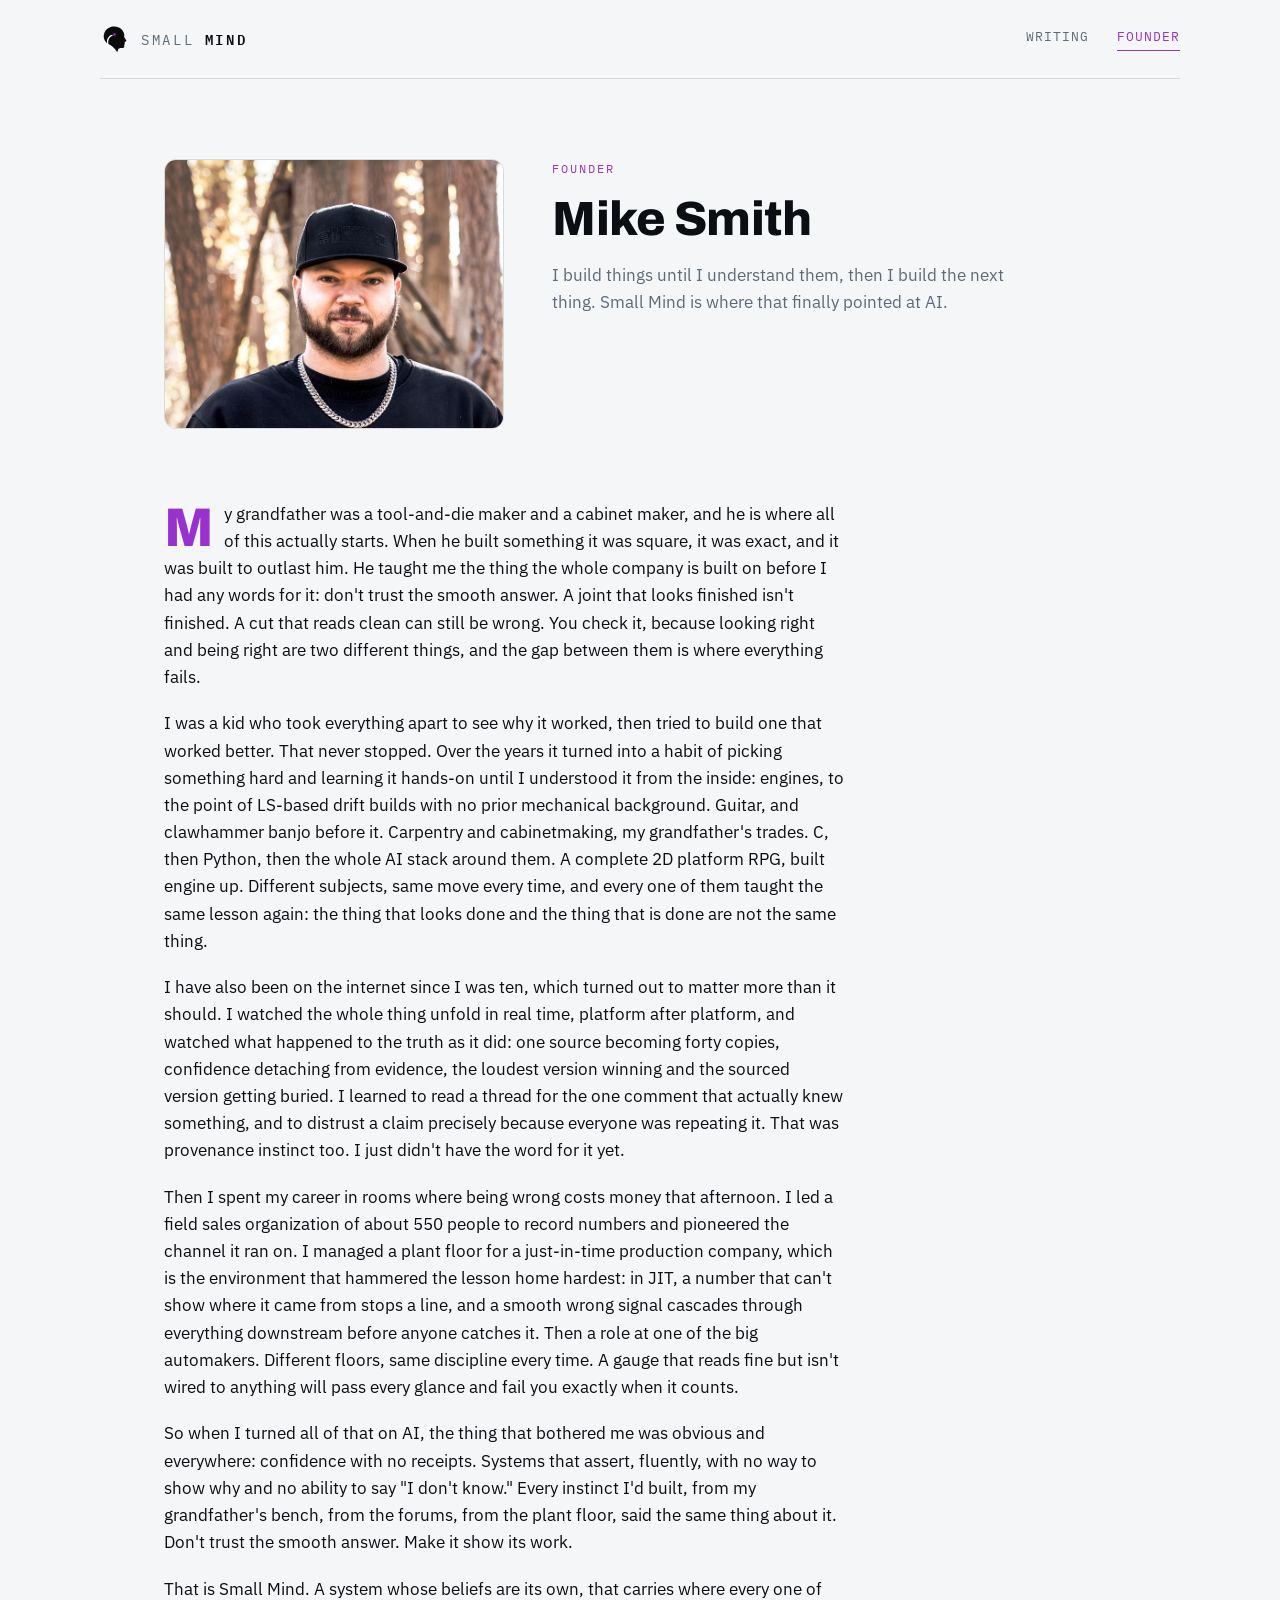
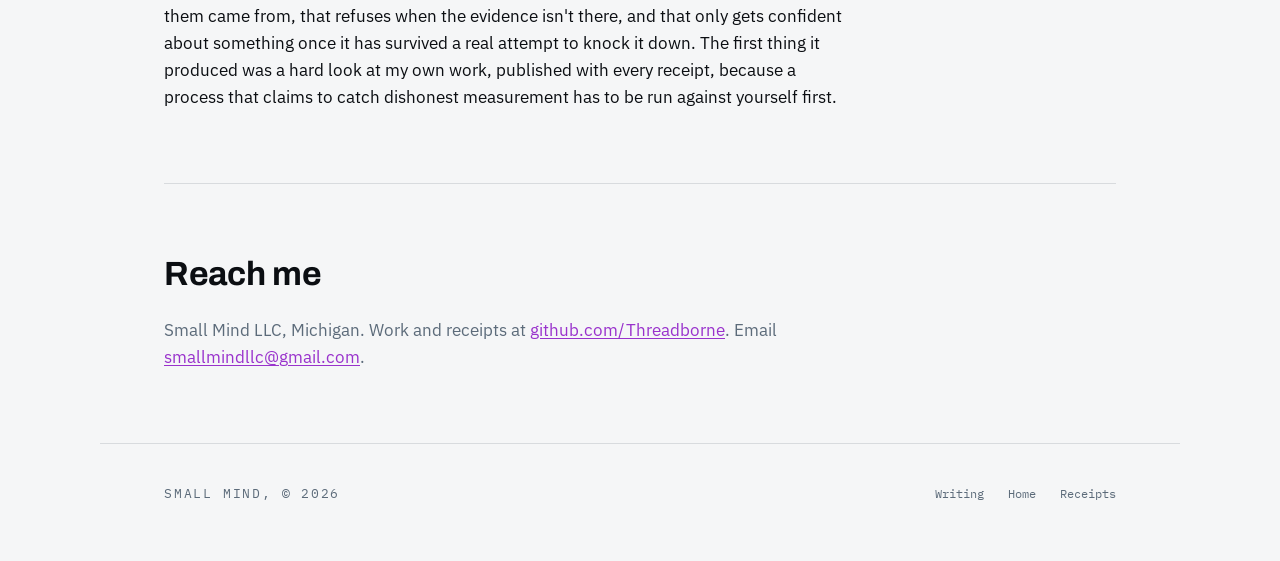
==== founder.html @ cb55b740 "Small Mind site, initial deploy" ====
<!DOCTYPE html>
<html lang="en">
<head>
<meta charset="utf-8">
<meta name="viewport" content="width=device-width, initial-scale=1">
<title>Founder, Small Mind</title>
<meta name="description" content="Mike Smith, founder of Small Mind. Manufacturing operations, self-taught across a lot of things, now building AI that has to earn what it believes.">
<link rel="canonical" href="https://smallmind.net/founder.html">
<meta property="og:title" content="Founder, Small Mind">
<meta property="og:description" content="Mike Smith. Manufacturing operations, self-taught, now building AI that earns what it believes.">
<meta property="og:url" content="https://smallmind.net/founder.html">
<meta property="og:type" content="profile">
<link rel="icon" href="assets/logo/favicon.ico" sizes="any">
<link rel="icon" type="image/png" sizes="32x32" href="assets/logo/favicon-32.png">
<link rel="icon" type="image/png" sizes="16x16" href="assets/logo/favicon-16.png">
<link rel="apple-touch-icon" href="assets/logo/apple-touch-icon.png">
<link rel="stylesheet" href="style.css">
</head>
<body>

<header class="wrap masthead">
  <a class="brand" href="/">
    <img class="brand__mark" src="assets/logo/icon-primary.svg" alt="" width="30" height="30">
    <span class="brand__word"><span>SMALL</span> <b>MIND</b></span>
  </a>
  <nav class="nav">
    <a href="/writing.html">Writing</a>
    <a href="/founder.html" aria-current="page">Founder</a>
  </nav>
</header>

<main class="wrap">

  <div class="founder-hero">
    <div class="founder-hero__img-wrap">
      <img class="founder-hero__img" src="assets/founder-portrait.jpg" alt="Mike Smith">
    </div>
    <div>
      <p class="eyebrow">Founder</p>
      <h1 style="font-size:clamp(2rem,5vw,3rem);font-weight:800;">Mike Smith</h1>
      <p style="color:var(--slate);margin-top:1rem;max-width:48ch;">
        I build things until I understand them, then I build the next thing.
        Small Mind is where that finally pointed at AI.
      </p>
    </div>
  </div>

  <section>
    <div class="arc">
      <p class="drop">My grandfather was a tool-and-die maker and a cabinet maker, and he is where all of this actually starts. When he built something it was square, it was exact, and it was built to outlast him. He taught me the thing the whole company is built on before I had any words for it: don't trust the smooth answer. A joint that looks finished isn't finished. A cut that reads clean can still be wrong. You check it, because looking right and being right are two different things, and the gap between them is where everything fails.</p>

      <p>I was a kid who took everything apart to see why it worked, then tried to build one that worked better. That never stopped. Over the years it turned into a habit of picking something hard and learning it hands-on until I understood it from the inside: engines, to the point of LS-based drift builds with no prior mechanical background. Guitar, and clawhammer banjo before it. Carpentry and cabinetmaking, my grandfather's trades. C, then Python, then the whole AI stack around them. A complete 2D platform RPG, built engine up. Different subjects, same move every time, and every one of them taught the same lesson again: the thing that looks done and the thing that is done are not the same thing.</p>

      <p>I have also been on the internet since I was ten, which turned out to matter more than it should. I watched the whole thing unfold in real time, platform after platform, and watched what happened to the truth as it did: one source becoming forty copies, confidence detaching from evidence, the loudest version winning and the sourced version getting buried. I learned to read a thread for the one comment that actually knew something, and to distrust a claim precisely because everyone was repeating it. That was provenance instinct too. I just didn't have the word for it yet.</p>

      <p>Then I spent my career in rooms where being wrong costs money that afternoon. I led a field sales organization of about 550 people to record numbers and pioneered the channel it ran on. I managed a plant floor for a just-in-time production company, which is the environment that hammered the lesson home hardest: in JIT, a number that can't show where it came from stops a line, and a smooth wrong signal cascades through everything downstream before anyone catches it. Then a role at one of the big automakers. Different floors, same discipline every time. A gauge that reads fine but isn't wired to anything will pass every glance and fail you exactly when it counts.</p>

      <p>So when I turned all of that on AI, the thing that bothered me was obvious and everywhere: confidence with no receipts. Systems that assert, fluently, with no way to show why and no ability to say "I don't know." Every instinct I'd built, from my grandfather's bench, from the forums, from the plant floor, said the same thing about it. Don't trust the smooth answer. Make it show its work.</p>

      <p>That is Small Mind. A system whose beliefs are its own, that carries where every one of them came from, that refuses when the evidence isn't there, and that only gets confident about something once it has survived a real attempt to knock it down. The first thing it produced was a hard look at my own work, published with every receipt, because a process that claims to catch dishonest measurement has to be run against yourself first.</p>
    </div>
  </section>

  <section class="section-rule">
    <div class="narrow">
      <h2 class="section-title">Reach me</h2>
      <p style="color:var(--slate);">
        Small Mind LLC, Michigan.
        Work and receipts at <a href="https://github.com/Threadborne/eval-integrity">github.com/Threadborne</a>.
        Email <a href="mailto:smallmindllc@gmail.com">smallmindllc@gmail.com</a>.
      </p>
    </div>
  </section>

</main>

<footer class="wrap">
  <div class="foot">
    <div class="foot__brand">SMALL MIND, © 2026</div>
    <div class="foot__links">
      <a href="/writing.html">Writing</a>
      <a href="/">Home</a>
      <a href="https://github.com/Threadborne/eval-integrity">Receipts</a>
    </div>
  </div>
</footer>

</body>
</html>
---- style.css ----
/* ============================================================
   SMALL MIND - system of record
   Type:  Archivo (display) · IBM Plex Sans (body) · IBM Plex Mono (record)
   ============================================================ */

@import url('https://fonts.googleapis.com/css2?family=Archivo:wght@500;600;700;800&family=IBM+Plex+Mono:wght@400;500;600&family=IBM+Plex+Sans:wght@400;500;600&display=swap');

:root {
  --ink:      #0B0E12;
  --paper:    #F5F6F7;
  --purple:   #9932CC;
  --aubergine:#3A2145;
  --slate:    #5C6B7A;
  --rule:     #D8DBDE;
  --signal:   #C4362F;   /* reserved: caught defect / FAIL only */

  --display: 'Archivo', system-ui, sans-serif;
  --body:    'IBM Plex Sans', system-ui, sans-serif;
  --mono:    'IBM Plex Mono', ui-monospace, monospace;

  --measure: 68ch;
  --gutter: clamp(1.25rem, 5vw, 4rem);
}

* { box-sizing: border-box; margin: 0; padding: 0; }

html { -webkit-text-size-adjust: 100%; scroll-behavior: smooth; }

body {
  background: var(--paper);
  color: var(--ink);
  font-family: var(--body);
  font-size: 1.0625rem;
  line-height: 1.6;
  -webkit-font-smoothing: antialiased;
  text-rendering: optimizeLegibility;
}

@media (prefers-reduced-motion: reduce) {
  * { animation: none !important; transition: none !important; scroll-behavior: auto !important; }
}

/* ---------- shell ---------- */
.wrap { max-width: 1080px; margin: 0 auto; padding-inline: var(--gutter); }
.narrow { max-width: var(--measure); }

/* ---------- header ---------- */
.masthead {
  display: flex; align-items: center; justify-content: space-between;
  padding: 1.5rem 0; border-bottom: 1px solid var(--rule);
}
.brand { display: flex; align-items: center; gap: 0.7rem; text-decoration: none; color: var(--ink); }
/* logo mark */
.brand__mark {
  width: 30px; height: 30px; flex: none; display: block;
}
.brand__word {
  font-family: var(--mono); font-weight: 500;
  letter-spacing: 0.18em; text-transform: uppercase; font-size: 0.9rem;
}
.brand__word b { color: var(--ink); font-weight: 600; }
.brand__word span { color: var(--slate); font-weight: 400; }

.nav { display: flex; gap: 1.75rem; }
.nav a {
  font-family: var(--mono); font-size: 0.8rem; letter-spacing: 0.08em;
  text-transform: uppercase; color: var(--slate); text-decoration: none;
  padding-bottom: 2px; border-bottom: 1px solid transparent; transition: color .15s, border-color .15s;
}
.nav a:hover, .nav a[aria-current="page"] { color: var(--purple); border-color: var(--purple); }

/* ---------- type ---------- */
h1, h2, h3 { font-family: var(--display); line-height: 1.08; letter-spacing: -0.01em; }
.eyebrow {
  font-family: var(--mono); font-size: 0.75rem; letter-spacing: 0.16em;
  text-transform: uppercase; color: var(--purple); margin-bottom: 1rem;
}
p + p { margin-top: 1.1rem; }
a { color: var(--purple); text-decoration-thickness: 1px; text-underline-offset: 2px; }

/* ---------- hero ---------- */
.hero { padding: clamp(3.5rem, 10vw, 7rem) 0 clamp(2.5rem, 6vw, 4rem); }
.hero h1 {
  font-weight: 800; font-size: clamp(2.4rem, 6.5vw, 4.5rem);
  max-width: 16ch;
}
.hero .lede {
  margin-top: 1.75rem; max-width: 54ch; font-size: clamp(1.05rem, 2vw, 1.3rem);
  color: var(--ink);
}
.hero .lede .quiet { color: var(--slate); }

/* ---------- the record strip (signature element) ---------- */
.record {
  margin-top: 3rem; border: 1px solid var(--rule); border-radius: 10px;
  background: #fff; overflow: hidden;
}
.record__row {
  display: grid; grid-template-columns: 1fr; gap: 0;
}
.record__cell { padding: 1.1rem 1.4rem; border-top: 1px solid var(--rule); }
.record__cell:first-child { border-top: 0; }
.record__k { font-family: var(--mono); font-size: 0.72rem; letter-spacing: 0.12em; text-transform: uppercase; color: var(--slate); }
.record__v { font-family: var(--mono); font-size: 0.82rem; color: var(--ink); margin-top: 0.35rem; word-break: break-all; }
.record__v.pass { color: var(--purple); }
.record__v.fail { color: var(--signal); }

/* ---------- section ---------- */
section { padding: clamp(2.5rem, 6vw, 4.5rem) 0; }
.section-rule { border-top: 1px solid var(--rule); }
h2.section-title { font-size: clamp(1.5rem, 3.5vw, 2.1rem); font-weight: 700; margin-bottom: 1.5rem; }

/* ---------- principle list ---------- */
.principles { display: grid; gap: 0; }
.principle {
  display: grid; grid-template-columns: auto 1fr; gap: 1.25rem;
  padding: 1.5rem 0; border-top: 1px solid var(--rule);
}
.principle:first-child { border-top: 0; }
.principle__n { font-family: var(--mono); font-size: 0.8rem; color: var(--purple); padding-top: 0.2rem; }
.principle h3 { font-size: 1.15rem; font-weight: 600; margin-bottom: 0.4rem; }
.principle p { color: var(--slate); max-width: 60ch; }

/* ---------- writing index ---------- */
.entry {
  display: block; text-decoration: none; color: inherit;
  padding: 1.75rem 0; border-top: 1px solid var(--rule);
  transition: padding-left .18s;
}
.entry:hover { padding-left: 0.5rem; }
.entry:first-of-type { border-top: 1px solid var(--rule); }
.entry__meta { font-family: var(--mono); font-size: 0.74rem; letter-spacing: 0.08em; text-transform: uppercase; color: var(--slate); }
.entry h3 { font-size: clamp(1.3rem, 3vw, 1.8rem); font-weight: 700; margin: 0.5rem 0; }
.entry p { color: var(--slate); max-width: 66ch; }
.entry__fp { font-family: var(--mono); font-size: 0.7rem; color: var(--slate); margin-top: 0.75rem; word-break: break-all; }
.entry__fp b { color: var(--purple); font-weight: 500; }

/* ---------- founder ---------- */
.founder-hero { display: grid; grid-template-columns: 1fr; gap: 2.5rem; align-items: start; padding-top: clamp(2.5rem,7vw,5rem); }
.founder-hero__img { width: 100%; border-radius: 12px; border: 1px solid var(--rule); display: block; }
.founder-hero__img-wrap { max-width: 340px; }
.arc { max-width: var(--measure); }
.arc p { margin-top: 1.2rem; }
.arc p:first-child { margin-top: 0; }
.arc .drop::first-letter {
  font-family: var(--display); font-weight: 800; font-size: 3.4rem;
  float: left; line-height: 0.8; padding: 0.35rem 0.6rem 0 0; color: var(--purple);
}

/* ---------- built list ---------- */
.built { list-style: none; margin-top: 1.25rem; border-top: 1px solid var(--rule); }
.built li {
  display: grid; grid-template-columns: auto 1fr; gap: 1rem;
  padding: 0.85rem 0; border-bottom: 1px solid var(--rule);
  font-size: 0.98rem;
}
.built li span { font-family: var(--mono); font-size: 0.72rem; color: var(--purple); padding-top: 0.25rem; white-space: nowrap; }

/* ---------- paper page ---------- */
.paper { max-width: var(--measure); padding-top: clamp(2rem,5vw,3.5rem); }
.paper h1 { font-size: clamp(2rem, 5vw, 3.2rem); font-weight: 800; }
.paper .paper__sub { color: var(--slate); font-size: 1.15rem; margin-top: 1rem; }
.paper .paper__by { font-family: var(--mono); font-size: 0.8rem; color: var(--slate); margin-top: 1.25rem; letter-spacing: 0.05em; }
.paper article { margin-top: 2.5rem; }
.paper article h2 { font-size: 1.5rem; font-weight: 700; margin: 2.5rem 0 1rem; }
.paper article h3 { font-size: 1.15rem; font-weight: 600; margin: 2rem 0 0.6rem; font-family: var(--display); }
.paper article p { margin-top: 1rem; }
.paper article strong { font-weight: 600; }
.paper article em { color: var(--ink); }
.paper article code { font-family: var(--mono); font-size: 0.88em; background: #fff; border: 1px solid var(--rule); border-radius: 4px; padding: 0.05em 0.35em; word-break: break-word; }
.paper hr { border: 0; border-top: 1px solid var(--rule); margin: 2.5rem 0; }
.paper .ledger-ref { font-family: var(--mono); font-size: 0.82em; color: var(--slate); }

/* fingerprint stamp on paper pages */
.stamp {
  margin: 2.5rem 0; padding: 1.25rem 1.4rem; border: 1px solid var(--rule);
  border-left: 3px solid var(--purple); border-radius: 8px; background: #fff;
}
.stamp__k { font-family: var(--mono); font-size: 0.7rem; letter-spacing: 0.12em; text-transform: uppercase; color: var(--slate); }
.stamp__v { font-family: var(--mono); font-size: 0.8rem; color: var(--ink); margin-top: 0.4rem; word-break: break-all; }

/* ---------- footer ---------- */
footer { border-top: 1px solid var(--rule); margin-top: 4rem; padding: 2.5rem 0 3.5rem; }
.foot { display: flex; flex-wrap: wrap; gap: 1.5rem; justify-content: space-between; align-items: center; }
.foot__brand { font-family: var(--mono); font-size: 0.8rem; letter-spacing: 0.14em; text-transform: uppercase; color: var(--slate); }
.foot__links { display: flex; gap: 1.5rem; }
.foot__links a { font-family: var(--mono); font-size: 0.78rem; color: var(--slate); text-decoration: none; }
.foot__links a:hover { color: var(--purple); }

/* ---------- responsive ---------- */
@media (min-width: 720px) {
  .founder-hero { grid-template-columns: 340px 1fr; gap: 3rem; }
  .record__row { grid-template-columns: repeat(3, 1fr); }
  .record__cell { border-top: 0; border-left: 1px solid var(--rule); }
  .record__cell:first-child { border-left: 0; }
}

::selection { background: var(--purple); color: var(--paper); }
:focus-visible { outline: 2px solid var(--purple); outline-offset: 2px; border-radius: 2px; }
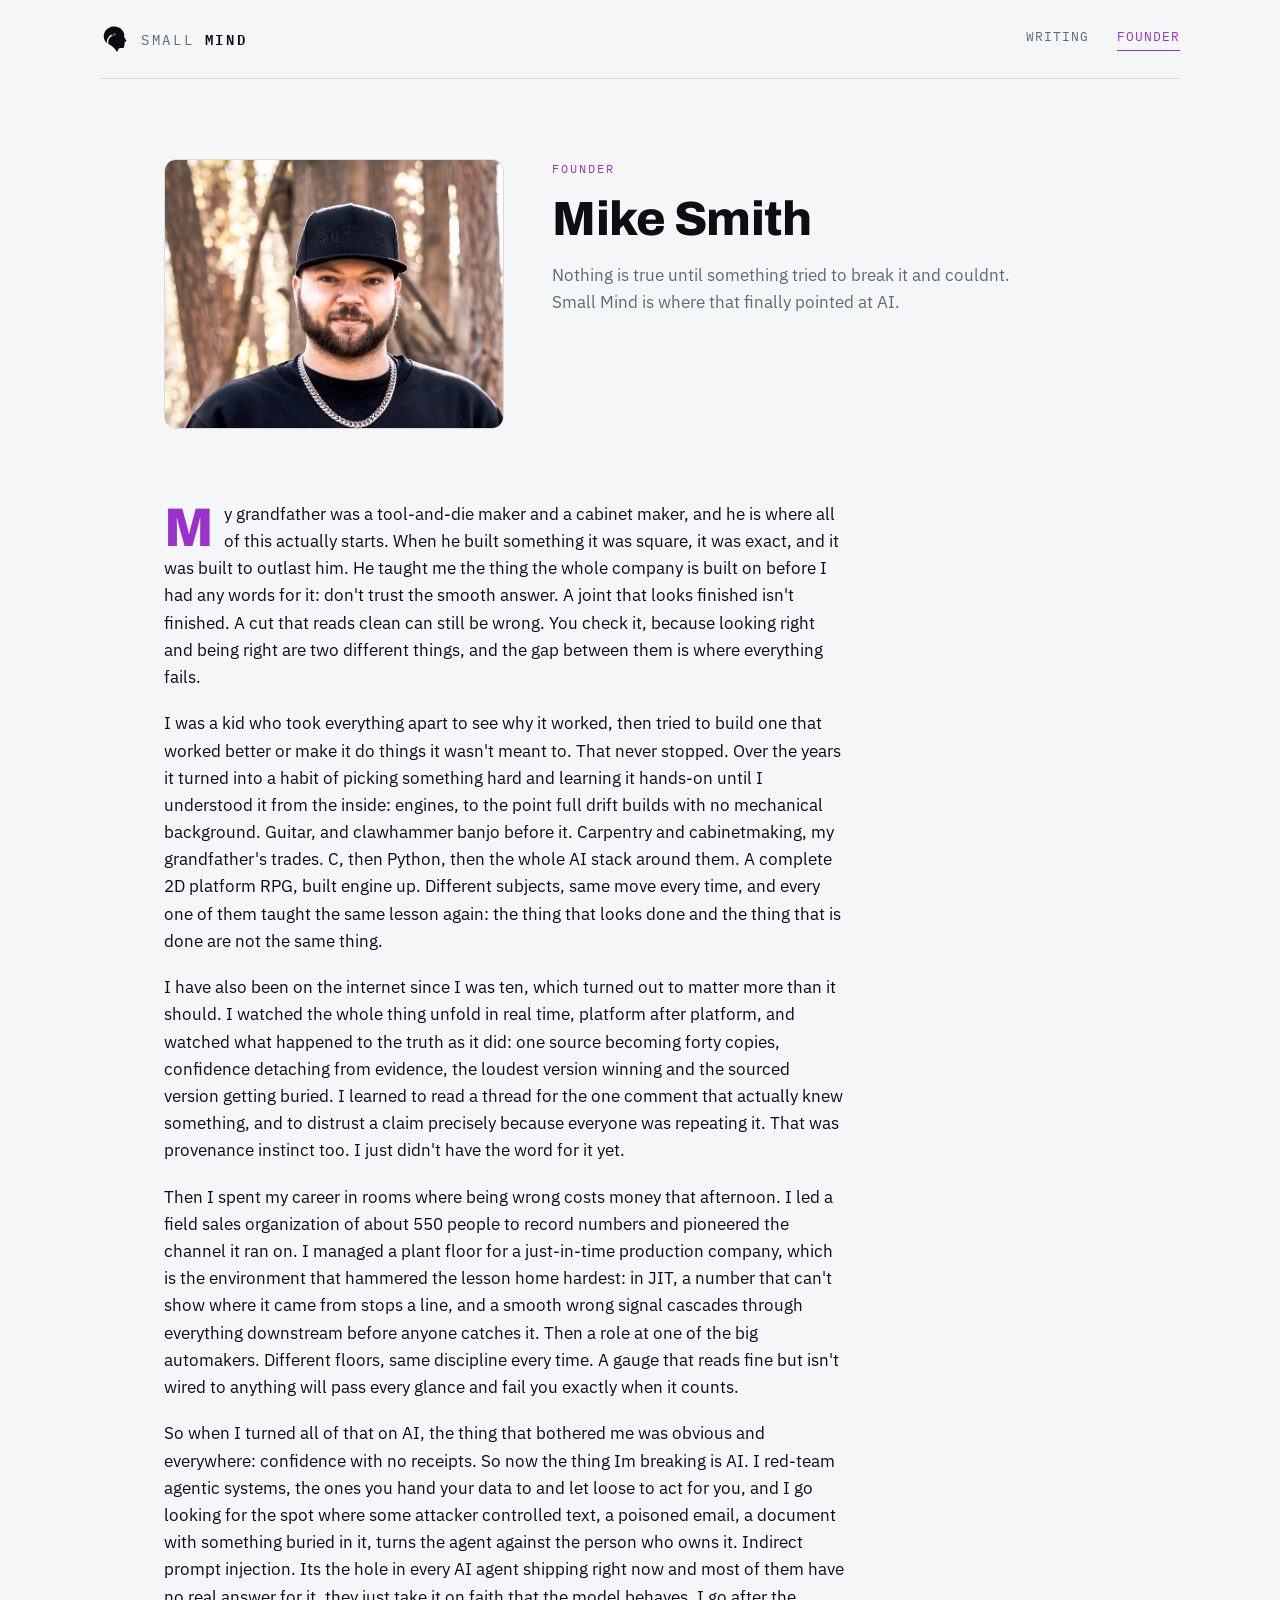
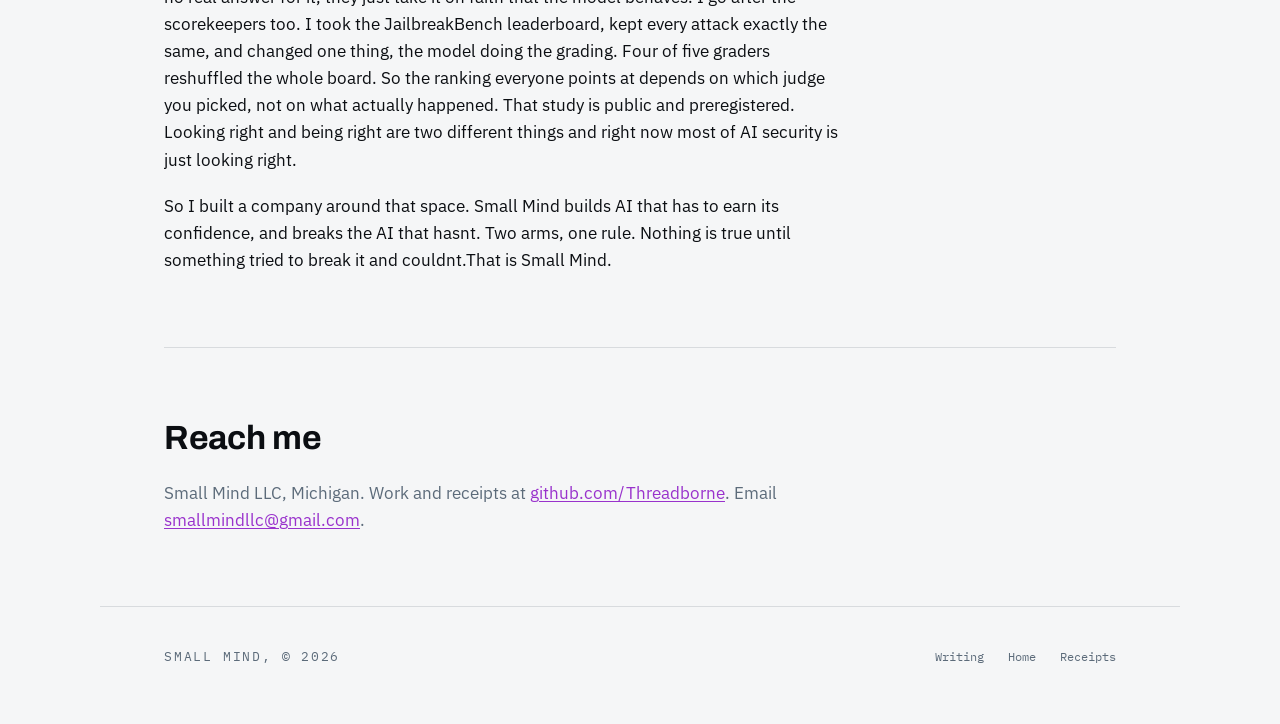
==== commit f5683dc5: "rewrite founder page security-first" ====
--- a/founder.html
+++ b/founder.html
@@ -5,10 +5,10 @@
 <meta name="viewport" content="width=device-width, initial-scale=1">
 <title>Founder, Small Mind</title>
 <meta name="description" content="Mike Smith, founder of Small Mind. Manufacturing operations, self-taught across a lot of things, now building AI that has to earn what it believes.">
-<link rel="canonical" href="https://smallmind.net/founder.html">
+<link rel="canonical" href="https://smallmind.net/founder">
 <meta property="og:title" content="Founder, Small Mind">
 <meta property="og:description" content="Mike Smith. Manufacturing operations, self-taught, now building AI that earns what it believes.">
-<meta property="og:url" content="https://smallmind.net/founder.html">
+<meta property="og:url" content="https://smallmind.net/founder">
 <meta property="og:type" content="profile">
 <link rel="icon" href="assets/logo/favicon.ico" sizes="any">
 <link rel="icon" type="image/png" sizes="32x32" href="assets/logo/favicon-32.png">
@@ -20,12 +20,12 @@
 
 <header class="wrap masthead">
   <a class="brand" href="/">
-    <img class="brand__mark" src="assets/logo/icon-primary.svg" alt="" width="30" height="30">
+    <span class="brand__mark" role="img" aria-label="Small Mind"></span>
     <span class="brand__word"><span>SMALL</span> <b>MIND</b></span>
   </a>
   <nav class="nav">
-    <a href="/writing.html">Writing</a>
-    <a href="/founder.html" aria-current="page">Founder</a>
+    <a href="/writing">Writing</a>
+    <a href="/founder" aria-current="page">Founder</a>
   </nav>
 </header>
 
@@ -39,7 +39,7 @@
       <p class="eyebrow">Founder</p>
       <h1 style="font-size:clamp(2rem,5vw,3rem);font-weight:800;">Mike Smith</h1>
       <p style="color:var(--slate);margin-top:1rem;max-width:48ch;">
-        I build things until I understand them, then I build the next thing.
+        Nothing is true until something tried to break it and couldnt.
         Small Mind is where that finally pointed at AI.
       </p>
     </div>
@@ -49,15 +49,15 @@
     <div class="arc">
       <p class="drop">My grandfather was a tool-and-die maker and a cabinet maker, and he is where all of this actually starts. When he built something it was square, it was exact, and it was built to outlast him. He taught me the thing the whole company is built on before I had any words for it: don't trust the smooth answer. A joint that looks finished isn't finished. A cut that reads clean can still be wrong. You check it, because looking right and being right are two different things, and the gap between them is where everything fails.</p>
 
-      <p>I was a kid who took everything apart to see why it worked, then tried to build one that worked better. That never stopped. Over the years it turned into a habit of picking something hard and learning it hands-on until I understood it from the inside: engines, to the point of LS-based drift builds with no prior mechanical background. Guitar, and clawhammer banjo before it. Carpentry and cabinetmaking, my grandfather's trades. C, then Python, then the whole AI stack around them. A complete 2D platform RPG, built engine up. Different subjects, same move every time, and every one of them taught the same lesson again: the thing that looks done and the thing that is done are not the same thing.</p>
+      <p>I was a kid who took everything apart to see why it worked, then tried to build one that worked better or make it do things it wasn't meant to. That never stopped. Over the years it turned into a habit of picking something hard and learning it hands-on until I understood it from the inside: engines, to the point full drift builds with no mechanical background. Guitar, and clawhammer banjo before it. Carpentry and cabinetmaking, my grandfather's trades. C, then Python, then the whole AI stack around them. A complete 2D platform RPG, built engine up. Different subjects, same move every time, and every one of them taught the same lesson again: the thing that looks done and the thing that is done are not the same thing.</p>
 
       <p>I have also been on the internet since I was ten, which turned out to matter more than it should. I watched the whole thing unfold in real time, platform after platform, and watched what happened to the truth as it did: one source becoming forty copies, confidence detaching from evidence, the loudest version winning and the sourced version getting buried. I learned to read a thread for the one comment that actually knew something, and to distrust a claim precisely because everyone was repeating it. That was provenance instinct too. I just didn't have the word for it yet.</p>
 
       <p>Then I spent my career in rooms where being wrong costs money that afternoon. I led a field sales organization of about 550 people to record numbers and pioneered the channel it ran on. I managed a plant floor for a just-in-time production company, which is the environment that hammered the lesson home hardest: in JIT, a number that can't show where it came from stops a line, and a smooth wrong signal cascades through everything downstream before anyone catches it. Then a role at one of the big automakers. Different floors, same discipline every time. A gauge that reads fine but isn't wired to anything will pass every glance and fail you exactly when it counts.</p>
 
-      <p>So when I turned all of that on AI, the thing that bothered me was obvious and everywhere: confidence with no receipts. Systems that assert, fluently, with no way to show why and no ability to say "I don't know." Every instinct I'd built, from my grandfather's bench, from the forums, from the plant floor, said the same thing about it. Don't trust the smooth answer. Make it show its work.</p>
+      <p>So when I turned all of that on AI, the thing that bothered me was obvious and everywhere: confidence with no receipts. So now the thing Im breaking is AI. I red-team agentic systems, the ones you hand your data to and let loose to act for you, and I go looking for the spot where some attacker controlled text, a poisoned email, a document with something buried in it, turns the agent against the person who owns it. Indirect prompt injection. Its the hole in every AI agent shipping right now and most of them have no real answer for it, they just take it on faith that the model behaves. I go after the scorekeepers too. I took the JailbreakBench leaderboard, kept every attack exactly the same, and changed one thing, the model doing the grading. Four of five graders reshuffled the whole board. So the ranking everyone points at depends on which judge you picked, not on what actually happened. That study is public and preregistered. Looking right and being right are two different things and right now most of AI security is just looking right.</p>
 
-      <p>That is Small Mind. A system whose beliefs are its own, that carries where every one of them came from, that refuses when the evidence isn't there, and that only gets confident about something once it has survived a real attempt to knock it down. The first thing it produced was a hard look at my own work, published with every receipt, because a process that claims to catch dishonest measurement has to be run against yourself first.</p>
+      <p>So I built a company around that space. Small Mind builds AI that has to earn its confidence, and breaks the AI that hasnt. Two arms, one rule. Nothing is true until something tried to break it and couldnt.That is Small Mind.</p>
     </div>
   </section>
 
@@ -78,9 +78,9 @@
   <div class="foot">
     <div class="foot__brand">SMALL MIND, © 2026</div>
     <div class="foot__links">
-      <a href="/writing.html">Writing</a>
+      <a href="/writing">Writing</a>
       <a href="/">Home</a>
-      <a href="https://github.com/Threadborne/eval-integrity">Receipts</a>
+      <a href="https://github.com/Threadborne">Receipts</a>
     </div>
   </div>
 </footer>
--- a/style.css
+++ b/style.css
@@ -20,6 +20,24 @@
 
   --measure: 68ch;
   --gutter: clamp(1.25rem, 5vw, 4rem);
+
+  /* surfaces that differ between themes */
+  --surface:  #ffffff;   /* record strip, stamp, cards */
+  --hero-quiet: var(--slate);
+}
+
+/* ---------- dark mode (system preference) ---------- */
+@media (prefers-color-scheme: dark) {
+  :root {
+    --ink:      #ECEDEF;   /* text goes light */
+    --paper:    #0C0E13;   /* background goes near-black */
+    --purple:   #B45CE6;   /* a hair brighter so it doesn't vibrate on dark */
+    --aubergine:#2A1836;
+    --slate:    #8A97A5;   /* lifted for contrast on dark */
+    --rule:     #232833;   /* subtle dark divider */
+    --signal:   #E5645C;   /* FAIL red, lifted for dark legibility */
+    --surface:  #14171E;   /* cards sit just above the background */
+  }
 }
 
 * { box-sizing: border-box; margin: 0; padding: 0; }
@@ -50,9 +68,15 @@
   padding: 1.5rem 0; border-bottom: 1px solid var(--rule);
 }
 .brand { display: flex; align-items: center; gap: 0.7rem; text-decoration: none; color: var(--ink); }
-/* logo mark */
+/* logo mark - swaps variant by theme so it stays visible on dark */
 .brand__mark {
   width: 30px; height: 30px; flex: none; display: block;
+  background-image: var(--logo-icon);
+  background-size: contain; background-repeat: no-repeat; background-position: center;
+}
+:root { --logo-icon: url('assets/logo/icon-primary.svg'); }
+@media (prefers-color-scheme: dark) {
+  :root { --logo-icon: url('assets/logo/icon-reversed.svg'); }
 }
 .brand__word {
   font-family: var(--mono); font-weight: 500;
@@ -93,7 +117,7 @@
 /* ---------- the record strip (signature element) ---------- */
 .record {
   margin-top: 3rem; border: 1px solid var(--rule); border-radius: 10px;
-  background: #fff; overflow: hidden;
+  background: var(--surface); overflow: hidden;
 }
 .record__row {
   display: grid; grid-template-columns: 1fr; gap: 0;
@@ -167,14 +191,14 @@
 .paper article p { margin-top: 1rem; }
 .paper article strong { font-weight: 600; }
 .paper article em { color: var(--ink); }
-.paper article code { font-family: var(--mono); font-size: 0.88em; background: #fff; border: 1px solid var(--rule); border-radius: 4px; padding: 0.05em 0.35em; word-break: break-word; }
+.paper article code { font-family: var(--mono); font-size: 0.88em; background: var(--surface); border: 1px solid var(--rule); border-radius: 4px; padding: 0.05em 0.35em; word-break: break-word; }
 .paper hr { border: 0; border-top: 1px solid var(--rule); margin: 2.5rem 0; }
 .paper .ledger-ref { font-family: var(--mono); font-size: 0.82em; color: var(--slate); }
 
 /* fingerprint stamp on paper pages */
 .stamp {
   margin: 2.5rem 0; padding: 1.25rem 1.4rem; border: 1px solid var(--rule);
-  border-left: 3px solid var(--purple); border-radius: 8px; background: #fff;
+  border-left: 3px solid var(--purple); border-radius: 8px; background: var(--surface);
 }
 .stamp__k { font-family: var(--mono); font-size: 0.7rem; letter-spacing: 0.12em; text-transform: uppercase; color: var(--slate); }
 .stamp__v { font-family: var(--mono); font-size: 0.8rem; color: var(--ink); margin-top: 0.4rem; word-break: break-all; }
@@ -197,3 +221,58 @@
 
 ::selection { background: var(--purple); color: var(--paper); }
 :focus-visible { outline: 2px solid var(--purple); outline-offset: 2px; border-radius: 2px; }
+
+/* ---------- divisions (parent landing doors) ---------- */
+.door { display:block; text-decoration:none; color:inherit; padding:2rem 0; border-top:1px solid var(--rule); transition:padding-left .18s; }
+.door:first-of-type { border-top:1px solid var(--rule); }
+.door:hover { padding-left:.5rem; }
+.door__meta { font-family:var(--mono); font-size:.74rem; letter-spacing:.08em; text-transform:uppercase; color:var(--purple); }
+.door h3 { font-size:clamp(1.6rem,4vw,2.3rem); font-weight:800; margin:.5rem 0; }
+.door p { color:var(--slate); max-width:60ch; }
+.door__go { font-family:var(--mono); font-size:.78rem; color:var(--slate); margin-top:.9rem; display:inline-block; }
+.door:hover .door__go { color:var(--purple); }
+
+/* ---------- security division ---------- */
+.security-hero { display:grid; grid-template-columns:1fr; gap:2.5rem; align-items:center; }
+.security-mark { width:100%; max-width:280px; height:auto; display:block; margin:0 auto; justify-self:center; }
+.btn {
+  display:inline-block; font-family:var(--mono); font-size:.82rem; letter-spacing:.04em;
+  text-transform:uppercase; color:var(--paper); background:var(--purple);
+  border-radius:8px; padding:.85rem 1.4rem; text-decoration:none; transition:opacity .15s;
+}
+.btn:hover { opacity:.88; }
+@media (min-width:760px){ .security-hero { grid-template-columns:1fr 280px; } }
+
+/* ---------- security: service framing ---------- */
+.tags { display:flex; flex-wrap:wrap; gap:.6rem 1.4rem; margin-top:1.5rem; }
+.tags span { font-family:var(--mono); font-size:.74rem; letter-spacing:.08em; text-transform:uppercase; color:var(--slate); }
+.tags span::before { content:"\25B8 "; color:var(--purple); }
+.cta-row { display:flex; flex-wrap:wrap; gap:1rem 1.5rem; align-items:center; margin-top:2rem; }
+.cta-row a.textlink { font-family:var(--mono); font-size:.8rem; letter-spacing:.04em; text-transform:uppercase; color:var(--slate); text-decoration:none; }
+.cta-row a.textlink:hover { color:var(--purple); }
+
+/* ---------- security: threat blocks (attack + damage) ---------- */
+.threat { display:grid; grid-template-columns:auto 1fr; gap:1.25rem; padding:1.75rem 0; border-top:1px solid var(--rule); }
+.threat:first-child { border-top:0; }
+.threat__n { font-family:var(--mono); font-size:.8rem; color:var(--purple); padding-top:.2rem; }
+.threat h3 { font-size:1.2rem; font-weight:600; margin-bottom:.4rem; }
+.threat p { color:var(--slate); max-width:62ch; }
+.threat__dmg { margin-top:.9rem; padding:.8rem 1rem; border-left:2px solid var(--purple); background:var(--surface); border-radius:0 6px 6px 0; max-width:62ch; }
+.threat__dmg b { font-family:var(--mono); font-size:.66rem; letter-spacing:.12em; text-transform:uppercase; color:var(--purple); display:block; margin-bottom:.3rem; }
+.threat__dmg span { color:var(--ink); font-size:.97rem; }
+
+/* ---------- pricing packages ---------- */
+.pkgs { display:grid; grid-template-columns:1fr; gap:1.25rem; margin-top:1rem; }
+.pkg { border:1px solid var(--rule); border-radius:10px; background:var(--surface); padding:1.6rem 1.5rem; display:flex; flex-direction:column; }
+.pkg--feature { border-color:var(--purple); }
+.pkg__tag { font-family:var(--mono); font-size:.66rem; letter-spacing:.12em; text-transform:uppercase; color:var(--purple); margin-bottom:.5rem; }
+.pkg__name { font-family:var(--display); font-weight:700; font-size:1.3rem; }
+.pkg__price { font-family:var(--mono); font-size:1.5rem; color:var(--ink); margin:.7rem 0 .1rem; }
+.pkg__price small { font-size:.8rem; color:var(--slate); font-weight:400; }
+.pkg__meta { font-family:var(--mono); font-size:.74rem; color:var(--slate); margin-bottom:1.1rem; }
+.pkg ul { list-style:none; margin:.3rem 0 1.5rem; }
+.pkg li { padding:.5rem 0; border-top:1px solid var(--rule); color:var(--slate); font-size:.94rem; display:grid; grid-template-columns:auto 1fr; gap:.6rem; }
+.pkg li::before { content:"+"; color:var(--purple); font-family:var(--mono); }
+.pkg .btn { margin-top:auto; text-align:center; }
+@media (min-width:860px){ .pkgs { grid-template-columns:repeat(3,1fr); align-items:stretch; } }
+.record__v.prose { word-break:normal; overflow-wrap:break-word; }
